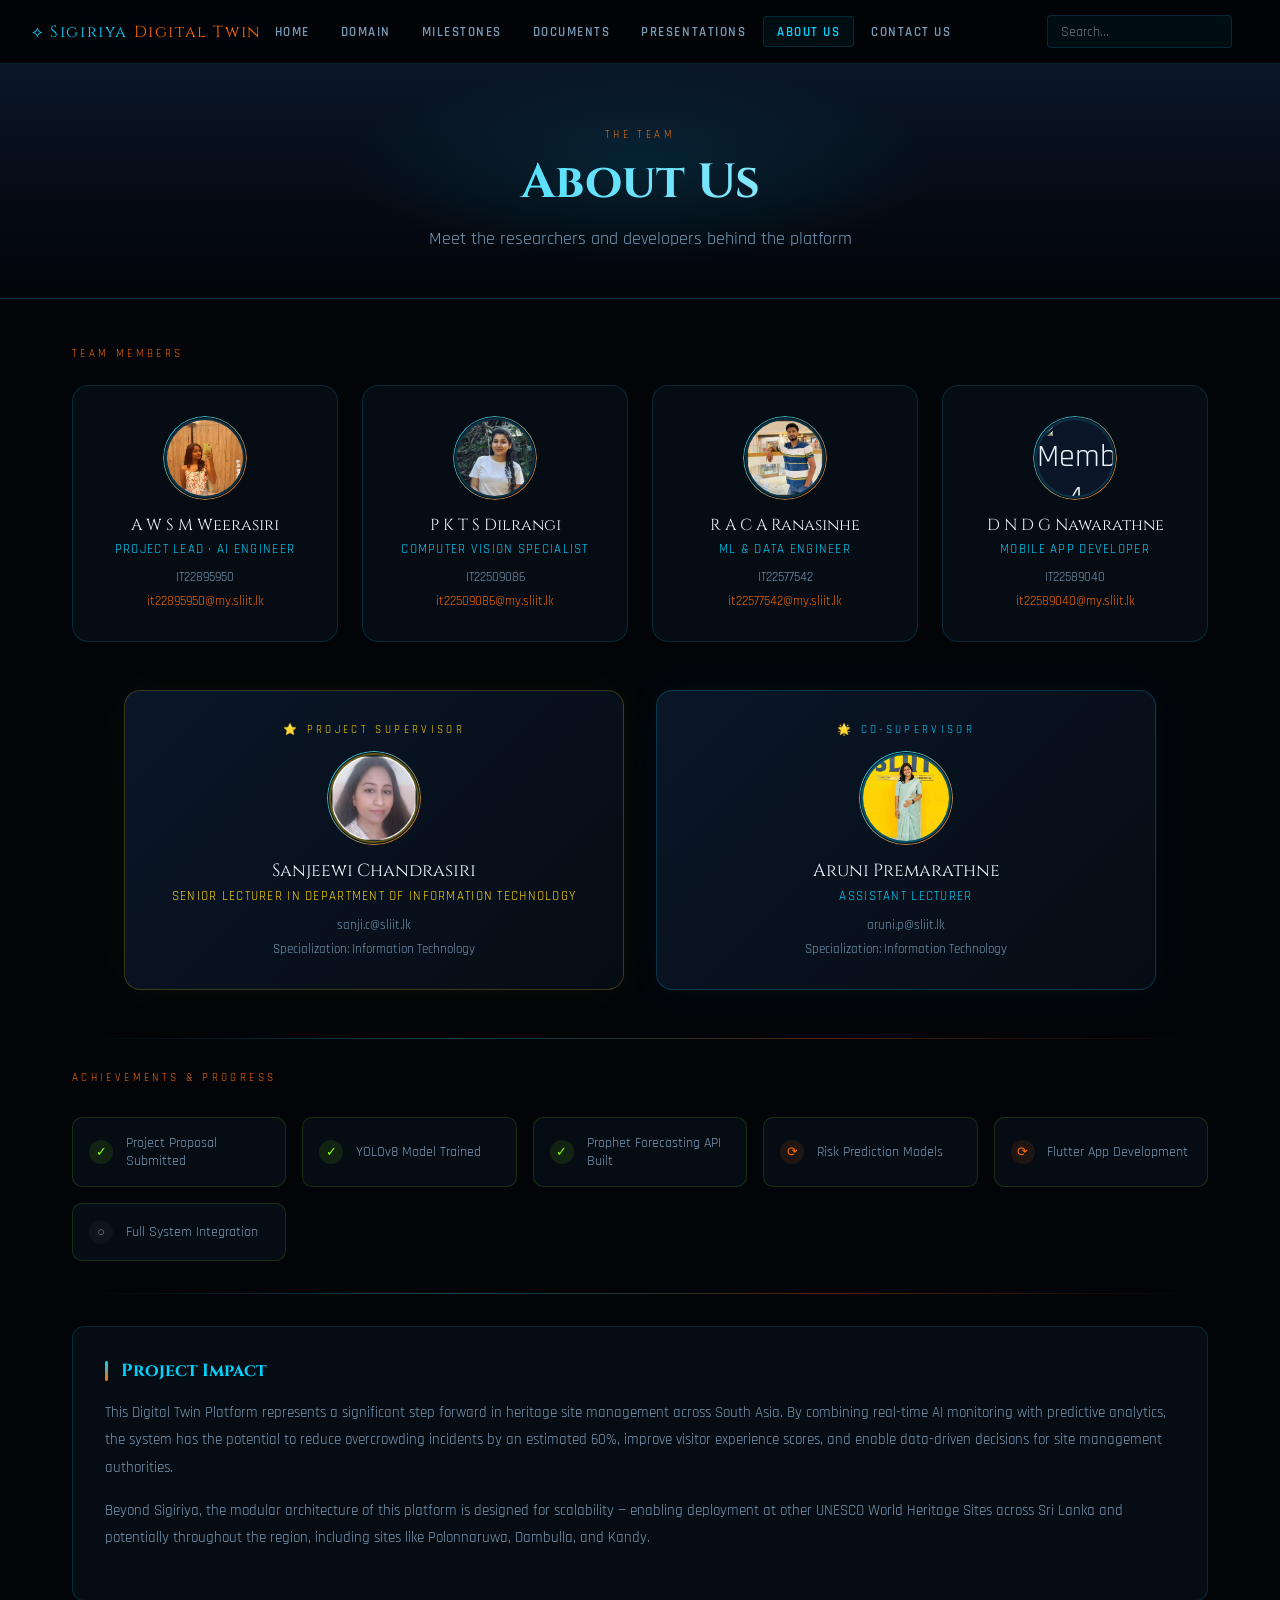
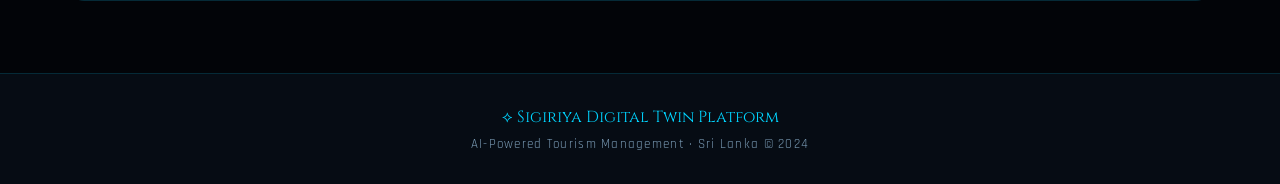
==== pages/about.html @ a5a50a5a "Initial commit" ====
<!DOCTYPE html>
<html lang="en">

<head>
  <meta charset="UTF-8">
  <meta name="viewport" content="width=device-width, initial-scale=1.0">
  <title>Sigiriya Tourism Digital Twin Platform</title>
  <link
    href="https://fonts.googleapis.com/css2?family=Cinzel:wght@400;700;900&family=Rajdhani:wght@300;400;500;600;700&display=swap"
    rel="stylesheet">
  <link rel="stylesheet" href="../css/style.css">
</head>

<body>
  <nav>
    <div class="nav-logo">⟡ Sigiriya <span>Digital Twin</span></div>
    <ul class="nav-menu" id="navMenu">
      <li><a href="../index.html">Home</a></li>
      <li><a href="domain.html">Domain</a></li>
      <li><a href="milestones.html">Milestones</a></li>
      <li><a href="documents.html">Documents</a></li>
      <li><a href="presentations.html">Presentations</a></li>
      <li><a href="about.html" class="active">About Us</a></li>
      <li><a href="contact.html">Contact Us</a></li>
    </ul>

    <div class="nav-search" style="margin-left: auto; margin-right: 1rem;">
      <input type="text" placeholder="Search..."
        style="background: rgba(0,212,255,0.05); border: 1px solid var(--border); color: var(--text); padding: 0.4rem 0.8rem; border-radius: 4px; font-family: 'Rajdhani', sans-serif; font-size: 0.85rem; outline: none;">
    </div>


    <div class="hamburger" onclick="toggleMenu()" id="ham">
      <span></span><span></span><span></span>
    </div>
  </nav>
  <section id="about" style="display:block;">
    <div class="page-hero">
      <span class="section-tag">The Team</span>
      <h2>About Us</h2>
      <p>Meet the researchers and developers behind the platform</p>
    </div>
    <div class="page-content">

      <div class="section-header" style="text-align:left;margin-bottom:1.5rem">
        <span class="section-tag">Team Members</span>
      </div>

      <div class="team-grid">
        <div class="team-card">
          <div class="team-avatar"><img src="../assets/images/team/member-1.jpg" alt="Member 1 Photo"
              style="width:100%;height:100%;border-radius:50%;object-fit:cover;"></div>
          <div class="team-name">A W S M Weerasiri</div>
          <div class="team-role">Project Lead · AI Engineer</div>
          <div class="team-id">IT22895950</div>
          <div class="team-email">it22895950@my.sliit.lk</div>
        </div>
        <div class="team-card">
          <div class="team-avatar"><img src="../assets/images/team/member-2.jpg" alt="Member 2 Photo"
              style="width:100%;height:100%;border-radius:50%;object-fit:cover;"></div>
          <div class="team-name">P K T S Dilrangi</div>
          <div class="team-role">Computer Vision Specialist</div>
          <div class="team-id">IT22509086</div>
          <div class="team-email">it22509086@my.sliit.lk</div>
        </div>
        <div class="team-card">
          <div class="team-avatar"><img src="../assets/images/team/member-3.jpg" alt="Member 3 Photo"
              style="width:100%;height:100%;border-radius:50%;object-fit:cover;"></div>
          <div class="team-name">R A C A Ranasinhe</div>
          <div class="team-role">ML & Data Engineer</div>
          <div class="team-id">IT22577542</div>
          <div class="team-email">it22577542@my.sliit.lk</div>
        </div>
        <div class="team-card">
          <div class="team-avatar"><img src="../assets/images/team/member-4.jpg" alt="Member 4 Photo"
              style="width:100%;height:100%;border-radius:50%;object-fit:cover;"></div>
          <div class="team-name">D N D G Nawarathne</div>
          <div class="team-role">Mobile App Developer</div>
          <div class="team-id">IT22589040</div>
          <div class="team-email">it22589040@my.sliit.lk</div>
        </div>
      </div>

      <div style="display: flex; flex-wrap: wrap; justify-content: center; gap: 2rem; margin-bottom: 3rem;">
        <div class="supervisor-card" style="margin: 0; flex: 1; min-width: 300px; max-width: 500px;">
          <div class="sv-label">⭐ Project Supervisor</div>
          <div class="team-avatar"
            style="width:90px;height:90px;font-size:2.5rem;background:linear-gradient(135deg,rgba(255,215,0,0.1),rgba(255,215,0,0.05));border-color:rgba(255,215,0,0.3)">
            <img src="../assets/images/team/supervisor.jpg" alt="Supervisor Photo"
              style="width:100%;height:100%;border-radius:50%;object-fit:cover;">
          </div>
          <div class="team-name" style="margin-top:1rem;font-size:1.1rem">Sanjeewi Chandrasiri</div>
          <div class="team-role" style="color:var(--gold)">Senior Lecturer in Department of Information Technology</div>
          <div class="team-id" style="margin-top:0.5rem">sanji.c@sliit.lk</div>
          <div style="font-size:0.8rem;color:var(--text-dim);margin-top:0.3rem">Specialization: Information Technology
          </div>
        </div>

        <div class="supervisor-card"
          style="margin: 0; flex: 1; min-width: 300px; max-width: 500px; border-color: rgba(0,212,255,0.2); box-shadow: 0 0 40px rgba(0,212,255,0.05);">
          <div class="sv-label" style="color:var(--primary);">🌟 Co-Supervisor</div>
          <div class="team-avatar"
            style="width:90px;height:90px;font-size:2.5rem;background:linear-gradient(135deg,rgba(0,212,255,0.1),rgba(0,212,255,0.05));border-color:rgba(0,212,255,0.3)">
            <img src="../assets/images/team/co-supervisor.jpg" alt="Co-Supervisor Photo"
              style="width:100%;height:100%;border-radius:50%;object-fit:cover;">
          </div>
          <div class="team-name" style="margin-top:1rem;font-size:1.1rem">Aruni Premarathne</div>
          <div class="team-role" style="color:var(--primary)">Assistant Lecturer</div>
          <div class="team-id" style="margin-top:0.5rem">aruni.p@sliit.lk</div>
          <div style="font-size:0.8rem;color:var(--text-dim);margin-top:0.3rem">Specialization: Information Technology
          </div>
        </div>
      </div>

      <div class="glow-divider"></div>

      <div class="section-header" style="text-align:left;margin-bottom:1.5rem">
        <span class="section-tag">Achievements & Progress</span>
      </div>

      <div class="achievements-grid">
        <div class="ach-item"><span class="ach-check">✓</span> Project Proposal Submitted</div>
        <div class="ach-item"><span class="ach-check">✓</span> YOLOv8 Model Trained</div>
        <div class="ach-item"><span class="ach-check">✓</span> Prophet Forecasting API Built</div>
        <div class="ach-item"><span class="ach-check"
            style="background:rgba(255,107,0,0.1);color:var(--secondary)">⟳</span> Risk Prediction Models</div>
        <div class="ach-item"><span class="ach-check"
            style="background:rgba(255,107,0,0.1);color:var(--secondary)">⟳</span> Flutter App Development</div>
        <div class="ach-item"><span class="ach-check"
            style="background:rgba(100,100,100,0.1);color:var(--text-dim)">○</span> Full System Integration</div>
      </div>

      <div class="glow-divider"></div>

      <div class="content-card" style="margin-top:2rem">
        <h3>Project Impact</h3>
        <p>This Digital Twin Platform represents a significant step forward in heritage site management across South
          Asia. By combining real-time AI monitoring with predictive analytics, the system has the potential to reduce
          overcrowding incidents by an estimated 60%, improve visitor experience scores, and enable data-driven
          decisions for site management authorities.</p>
        <p>Beyond Sigiriya, the modular architecture of this platform is designed for scalability — enabling deployment
          at other UNESCO World Heritage Sites across Sri Lanka and potentially throughout the region, including sites
          like Polonnaruwa, Dambulla, and Kandy.</p>
      </div>

    </div>
    <footer>
      <div class="footer-logo">⟡ Sigiriya Digital Twin Platform</div>
      <div class="footer-text">AI-Powered Tourism Management · Sri Lanka © 2024</div>
    </footer>
  </section>

  <script src="../js/script.js"></script>
</body>

</html>
---- css/style.css ----
:root {
    --bg: #020408;
    --bg2: #060c14;
    --bg3: #0a1628;
    --primary: #00d4ff;
    --secondary: #ff6b00;
    --accent: #7fff00;
    --gold: #ffd700;
    --text: #e8f4f8;
    --text-dim: #7a9bb5;
    --border: rgba(0,212,255,0.15);
    --glow: 0 0 30px rgba(0,212,255,0.3);
    --glow2: 0 0 30px rgba(255,107,0,0.3);
  }

  * { margin: 0; padding: 0; box-sizing: border-box; }

  html { scroll-behavior: smooth; }

  body {
    background: var(--bg);
    color: var(--text);
    font-family: 'Rajdhani', sans-serif;
    overflow-x: hidden;
    cursor: default;
  }

  /* Animated starfield background */
  body::before {
    content: '';
    position: fixed;
    inset: 0;
    background-image:
      radial-gradient(1px 1px at 10% 20%, rgba(0,212,255,0.4) 0%, transparent 100%),
      radial-gradient(1px 1px at 30% 70%, rgba(255,107,0,0.3) 0%, transparent 100%),
      radial-gradient(1px 1px at 60% 15%, rgba(0,212,255,0.3) 0%, transparent 100%),
      radial-gradient(1px 1px at 80% 50%, rgba(127,255,0,0.2) 0%, transparent 100%),
      radial-gradient(1px 1px at 50% 85%, rgba(0,212,255,0.2) 0%, transparent 100%),
      radial-gradient(2px 2px at 90% 10%, rgba(255,215,0,0.3) 0%, transparent 100%),
      radial-gradient(1px 1px at 20% 45%, rgba(0,212,255,0.2) 0%, transparent 100%),
      radial-gradient(1px 1px at 70% 80%, rgba(255,107,0,0.2) 0%, transparent 100%);
    pointer-events: none;
    z-index: 0;
  }

  /* ===== NAV ===== */
  nav {
    position: fixed;
    top: 0; left: 0; right: 0;
    z-index: 1000;
    background: rgba(2,4,8,0.92);
    backdrop-filter: blur(20px);
    border-bottom: 1px solid var(--border);
    padding: 0 2rem;
    display: flex;
    align-items: center;
    justify-content: space-between;
    height: 64px;
  }

  .nav-logo {
    font-family: 'Cinzel', serif;
    font-size: 1rem;
    color: var(--primary);
    letter-spacing: 0.1em;
    text-shadow: var(--glow);
    white-space: nowrap;
  }

  .nav-logo span { color: var(--secondary); }

  .nav-menu {
    display: flex;
    list-style: none;
    gap: 0.2rem;
  }

  .nav-menu a {
    display: block;
    padding: 0.4rem 0.8rem;
    color: var(--text-dim);
    text-decoration: none;
    font-size: 0.8rem;
    font-weight: 600;
    letter-spacing: 0.12em;
    text-transform: uppercase;
    border: 1px solid transparent;
    border-radius: 4px;
    transition: all 0.3s;
    position: relative;
  }

  .nav-menu a:hover, .nav-menu a.active {
    color: var(--primary);
    border-color: var(--border);
    background: rgba(0,212,255,0.05);
    text-shadow: var(--glow);
  }

  /* ===== SECTIONS ===== */
  section { display: none; padding-top: 64px; min-height: 100vh; }
  section.active { display: block; }

  /* ===== HERO ===== */
  #home {
    position: relative;
    overflow: hidden;
    background: var(--bg);
  }

  .hero-inner {
    position: relative;
    z-index: 2;
    display: flex;
    flex-direction: column;
    align-items: center;
    justify-content: center;
    min-height: calc(100vh - 64px);
    padding: 4rem 2rem 2rem;
    text-align: center;
  }

  /* Sigiriya rock SVG illustration */
  .rock-art {
    position: absolute;
    bottom: 0; left: 50%;
    transform: translateX(-50%);
    width: 100%;
    max-width: 900px;
    opacity: 0.08;
    z-index: 1;
    pointer-events: none;
  }

  .hero-badge {
    display: inline-flex;
    align-items: center;
    gap: 0.5rem;
    padding: 0.4rem 1.2rem;
    border: 1px solid rgba(0,212,255,0.4);
    border-radius: 100px;
    font-size: 0.75rem;
    letter-spacing: 0.2em;
    color: var(--primary);
    margin-bottom: 2rem;
    background: rgba(0,212,255,0.05);
    animation: pulse-border 3s infinite;
  }

  @keyframes pulse-border {
    0%, 100% { border-color: rgba(0,212,255,0.4); box-shadow: 0 0 0 rgba(0,212,255,0); }
    50% { border-color: rgba(0,212,255,0.8); box-shadow: 0 0 20px rgba(0,212,255,0.2); }
  }

  .hero-dot {
    width: 6px; height: 6px;
    background: var(--accent);
    border-radius: 50%;
    animation: blink 1.5s infinite;
  }
  @keyframes blink { 0%,100%{opacity:1} 50%{opacity:0} }

  h1.hero-title {
    font-family: 'Cinzel', serif;
    font-size: clamp(2rem, 5vw, 4.5rem);
    font-weight: 900;
    line-height: 1.1;
    letter-spacing: 0.02em;
    margin-bottom: 1.5rem;
    background: linear-gradient(135deg, #ffffff 0%, var(--primary) 40%, var(--secondary) 80%, #ffffff 100%);
    -webkit-background-clip: text;
    -webkit-text-fill-color: transparent;
    background-clip: text;
    animation: gradient-shift 8s ease infinite;
    background-size: 200% 200%;
  }

  @keyframes gradient-shift {
    0% { background-position: 0% 50%; }
    50% { background-position: 100% 50%; }
    100% { background-position: 0% 50%; }
  }

  .hero-sub {
    font-size: 1.2rem;
    color: var(--text-dim);
    letter-spacing: 0.15em;
    text-transform: uppercase;
    margin-bottom: 3rem;
  }

  .hero-stats {
    display: flex;
    gap: 3rem;
    margin-bottom: 3rem;
    flex-wrap: wrap;
    justify-content: center;
  }

  .stat-item {
    text-align: center;
  }

  .stat-num {
    font-family: 'Cinzel', serif;
    font-size: 2.5rem;
    font-weight: 700;
    color: var(--primary);
    text-shadow: var(--glow);
    line-height: 1;
  }

  .stat-label {
    font-size: 0.75rem;
    color: var(--text-dim);
    letter-spacing: 0.15em;
    text-transform: uppercase;
    margin-top: 0.3rem;
  }

  .hero-cta {
    display: flex;
    gap: 1rem;
    flex-wrap: wrap;
    justify-content: center;
  }

  .btn-primary {
    padding: 0.9rem 2.5rem;
    background: linear-gradient(135deg, var(--primary), #0088cc);
    color: var(--bg);
    font-family: 'Rajdhani', sans-serif;
    font-size: 0.9rem;
    font-weight: 700;
    letter-spacing: 0.15em;
    text-transform: uppercase;
    border: none;
    border-radius: 4px;
    cursor: pointer;
    transition: all 0.3s;
    text-decoration: none;
    box-shadow: 0 0 30px rgba(0,212,255,0.4);
  }

  .btn-primary:hover {
    transform: translateY(-2px);
    box-shadow: 0 0 50px rgba(0,212,255,0.6);
  }

  .btn-outline {
    padding: 0.9rem 2.5rem;
    background: transparent;
    color: var(--text);
    font-family: 'Rajdhani', sans-serif;
    font-size: 0.9rem;
    font-weight: 700;
    letter-spacing: 0.15em;
    text-transform: uppercase;
    border: 1px solid rgba(255,255,255,0.2);
    border-radius: 4px;
    cursor: pointer;
    transition: all 0.3s;
    text-decoration: none;
  }

  .btn-outline:hover {
    border-color: var(--secondary);
    color: var(--secondary);
    box-shadow: var(--glow2);
  }

  /* Scroll indicator */
  .scroll-hint {
    position: absolute;
    bottom: 2rem;
    left: 50%;
    transform: translateX(-50%);
    display: flex;
    flex-direction: column;
    align-items: center;
    gap: 0.5rem;
    color: var(--text-dim);
    font-size: 0.7rem;
    letter-spacing: 0.2em;
    animation: bounce 2s infinite;
  }

  @keyframes bounce { 0%,100%{transform:translateX(-50%) translateY(0)} 50%{transform:translateX(-50%) translateY(-8px)} }

  .scroll-line {
    width: 1px;
    height: 40px;
    background: linear-gradient(to bottom, var(--primary), transparent);
  }

  /* ===== FEATURES GRID ===== */
  .features-section {
    padding: 4rem 2rem;
    max-width: 1200px;
    margin: 0 auto;
  }

  .section-header {
    text-align: center;
    margin-bottom: 3rem;
  }

  .section-tag {
    font-size: 0.7rem;
    letter-spacing: 0.3em;
    color: var(--secondary);
    text-transform: uppercase;
    display: block;
    margin-bottom: 0.5rem;
  }

  .section-title {
    font-family: 'Cinzel', serif;
    font-size: clamp(1.5rem, 3vw, 2.5rem);
    color: var(--text);
    margin-bottom: 1rem;
  }

  .section-line {
    width: 60px;
    height: 2px;
    background: linear-gradient(90deg, var(--primary), var(--secondary));
    margin: 0 auto;
  }

  .features-grid {
    display: grid;
    grid-template-columns: repeat(auto-fit, minmax(260px, 1fr));
    gap: 1.5rem;
  }

  .feature-card {
    background: var(--bg2);
    border: 1px solid var(--border);
    border-radius: 12px;
    padding: 2rem;
    position: relative;
    overflow: hidden;
    transition: all 0.4s;
    cursor: pointer;
  }

  .feature-card::before {
    content: '';
    position: absolute;
    inset: 0;
    background: linear-gradient(135deg, rgba(0,212,255,0.03), transparent);
    opacity: 0;
    transition: opacity 0.4s;
  }

  .feature-card:hover {
    border-color: var(--primary);
    transform: translateY(-6px);
    box-shadow: var(--glow), 0 20px 60px rgba(0,0,0,0.5);
  }

  .feature-card:hover::before { opacity: 1; }

  .feature-icon {
    font-size: 2.5rem;
    margin-bottom: 1rem;
    display: block;
  }

  .feature-card h3 {
    font-family: 'Cinzel', serif;
    font-size: 1rem;
    color: var(--primary);
    margin-bottom: 0.8rem;
    letter-spacing: 0.05em;
  }

  .feature-card p {
    font-size: 0.9rem;
    color: var(--text-dim);
    line-height: 1.7;
  }

  .feature-tag {
    display: inline-block;
    margin-top: 1rem;
    padding: 0.2rem 0.8rem;
    background: rgba(0,212,255,0.1);
    border: 1px solid rgba(0,212,255,0.3);
    border-radius: 100px;
    font-size: 0.7rem;
    color: var(--primary);
    letter-spacing: 0.1em;
  }

  /* ===== PAGE SECTIONS ===== */
  .page-hero {
    background: linear-gradient(180deg, var(--bg3) 0%, var(--bg) 100%);
    padding: 4rem 2rem 3rem;
    text-align: center;
    border-bottom: 1px solid var(--border);
    position: relative;
    overflow: hidden;
  }

  .page-hero::before {
    content: '';
    position: absolute;
    top: 0; left: 50%;
    transform: translateX(-50%);
    width: 600px; height: 200px;
    background: radial-gradient(ellipse, rgba(0,212,255,0.1) 0%, transparent 70%);
    pointer-events: none;
  }

  .page-hero h2 {
    font-family: 'Cinzel', serif;
    font-size: clamp(1.8rem, 4vw, 3rem);
    margin-bottom: 0.8rem;
    background: linear-gradient(90deg, var(--primary), var(--text));
    -webkit-background-clip: text;
    -webkit-text-fill-color: transparent;
    background-clip: text;
  }

  .page-hero p {
    color: var(--text-dim);
    font-size: 1.1rem;
    max-width: 600px;
    margin: 0 auto;
  }

  .page-content {
    max-width: 1200px;
    margin: 0 auto;
    padding: 3rem 2rem;
  }

  /* ===== DOMAIN PAGE ===== */
  .domain-tabs {
    display: flex;
    gap: 0.5rem;
    flex-wrap: wrap;
    margin-bottom: 2rem;
    border-bottom: 1px solid var(--border);
    padding-bottom: 1rem;
  }

  .tab-btn {
    padding: 0.6rem 1.2rem;
    background: transparent;
    color: var(--text-dim);
    border: 1px solid transparent;
    border-radius: 6px;
    cursor: pointer;
    font-family: 'Rajdhani', sans-serif;
    font-size: 0.85rem;
    font-weight: 600;
    letter-spacing: 0.08em;
    transition: all 0.3s;
  }

  .tab-btn:hover, .tab-btn.active {
    color: var(--primary);
    border-color: var(--border);
    background: rgba(0,212,255,0.05);
  }

  .tab-content { display: none; animation: fadeIn 0.4s; }
  .tab-content.active { display: block; }

  @keyframes fadeIn { from{opacity:0;transform:translateY(10px)} to{opacity:1;transform:translateY(0)} }

  .content-card {
    background: var(--bg2);
    border: 1px solid var(--border);
    border-radius: 12px;
    padding: 2rem;
    margin-bottom: 1.5rem;
  }

  .content-card h3 {
    font-family: 'Cinzel', serif;
    color: var(--primary);
    font-size: 1.1rem;
    margin-bottom: 1rem;
    display: flex;
    align-items: center;
    gap: 0.8rem;
  }

  .content-card h3::before {
    content: '';
    display: block;
    width: 3px; height: 20px;
    background: linear-gradient(var(--primary), var(--secondary));
    border-radius: 2px;
    flex-shrink: 0;
  }

  .content-card p {
    color: var(--text-dim);
    line-height: 1.8;
    font-size: 0.95rem;
    margin-bottom: 1rem;
  }

  .tech-table {
    width: 100%;
    border-collapse: collapse;
    margin-top: 1rem;
  }

  .tech-table th {
    text-align: left;
    padding: 0.8rem 1rem;
    font-size: 0.75rem;
    letter-spacing: 0.15em;
    text-transform: uppercase;
    color: var(--primary);
    border-bottom: 1px solid var(--border);
  }

  .tech-table td {
    padding: 0.8rem 1rem;
    font-size: 0.9rem;
    color: var(--text-dim);
    border-bottom: 1px solid rgba(255,255,255,0.04);
  }

  .tech-table tr:hover td { background: rgba(0,212,255,0.03); }

  .tech-badge {
    display: inline-block;
    padding: 0.2rem 0.6rem;
    background: rgba(0,212,255,0.1);
    border-radius: 4px;
    font-size: 0.8rem;
    color: var(--primary);
    margin: 0.2rem;
  }

  .objectives-list {
    list-style: none;
    display: flex;
    flex-direction: column;
    gap: 0.8rem;
  }

  .objectives-list li {
    display: flex;
    align-items: flex-start;
    gap: 1rem;
    padding: 1rem;
    background: rgba(0,212,255,0.03);
    border: 1px solid rgba(0,212,255,0.08);
    border-radius: 8px;
    color: var(--text-dim);
    font-size: 0.95rem;
  }

  .obj-num {
    width: 28px; height: 28px;
    background: linear-gradient(135deg, var(--primary), #0088cc);
    color: var(--bg);
    border-radius: 50%;
    display: flex;
    align-items: center;
    justify-content: center;
    font-weight: 700;
    font-size: 0.8rem;
    flex-shrink: 0;
  }

  /* ===== MILESTONES PAGE ===== */
  .milestone-selector {
    width: 100%;
    max-width: 400px;
    padding: 0.8rem 1rem;
    background: var(--bg2);
    color: var(--text);
    border: 1px solid var(--border);
    border-radius: 8px;
    font-family: 'Rajdhani', sans-serif;
    font-size: 1rem;
    cursor: pointer;
    margin-bottom: 2rem;
    appearance: none;
    -webkit-appearance: none;
  }

  .milestone-card {
    display: none;
    animation: fadeIn 0.4s;
  }

  .milestone-card.active { display: block; }

  .milestone-header {
    display: flex;
    align-items: center;
    gap: 1.5rem;
    margin-bottom: 2rem;
    flex-wrap: wrap;
  }

  .milestone-icon {
    width: 70px; height: 70px;
    background: linear-gradient(135deg, var(--bg3), var(--bg2));
    border: 1px solid var(--border);
    border-radius: 50%;
    display: flex;
    align-items: center;
    justify-content: center;
    font-size: 2rem;
    box-shadow: var(--glow);
    flex-shrink: 0;
  }

  .milestone-info h3 {
    font-family: 'Cinzel', serif;
    font-size: 1.4rem;
    color: var(--primary);
    margin-bottom: 0.4rem;
  }

  .milestone-meta {
    display: flex;
    gap: 1rem;
    flex-wrap: wrap;
  }

  .meta-chip {
    padding: 0.25rem 0.8rem;
    border-radius: 100px;
    font-size: 0.8rem;
    font-weight: 600;
  }

  .chip-date { background: rgba(0,212,255,0.1); color: var(--primary); }
  .chip-marks { background: rgba(127,255,0,0.1); color: var(--accent); }
  .chip-status-done { background: rgba(127,255,0,0.15); color: var(--accent); }
  .chip-status-upcoming { background: rgba(255,107,0,0.1); color: var(--secondary); }

  .timeline-visual {
    display: flex;
    align-items: center;
    gap: 0;
    margin: 3rem 0;
    overflow-x: auto;
    padding-bottom: 1rem;
  }

  .tl-item {
    display: flex;
    flex-direction: column;
    align-items: center;
    flex: 1;
    min-width: 120px;
    cursor: pointer;
    transition: all 0.3s;
  }

  .tl-dot {
    width: 40px; height: 40px;
    border-radius: 50%;
    border: 2px solid var(--border);
    background: var(--bg2);
    display: flex;
    align-items: center;
    justify-content: center;
    font-size: 1.1rem;
    position: relative;
    z-index: 1;
    transition: all 0.3s;
  }

  .tl-item.done .tl-dot { border-color: var(--accent); background: rgba(127,255,0,0.1); }
  .tl-item.active-tl .tl-dot { border-color: var(--primary); background: rgba(0,212,255,0.1); box-shadow: var(--glow); }
  .tl-item:hover .tl-dot { border-color: var(--primary); }

  .tl-label {
    font-size: 0.7rem;
    letter-spacing: 0.08em;
    text-transform: uppercase;
    color: var(--text-dim);
    margin-top: 0.5rem;
    text-align: center;
  }

  .tl-line {
    flex: 1;
    height: 1px;
    background: var(--border);
    min-width: 30px;
  }

  /* ===== DOCUMENTS PAGE ===== */
  .docs-grid {
    display: grid;
    grid-template-columns: repeat(auto-fill, minmax(280px, 1fr));
    gap: 1.5rem;
  }

  .doc-card {
    background: var(--bg2);
    border: 1px solid var(--border);
    border-radius: 12px;
    padding: 1.5rem;
    display: flex;
    flex-direction: column;
    gap: 1rem;
    transition: all 0.3s;
  }

  .doc-card:hover {
    border-color: var(--primary);
    box-shadow: var(--glow);
    transform: translateY(-3px);
  }

  .doc-icon-row {
    display: flex;
    align-items: center;
    gap: 1rem;
  }

  .doc-icon {
    width: 52px; height: 52px;
    background: linear-gradient(135deg, rgba(255,107,0,0.15), rgba(255,107,0,0.05));
    border: 1px solid rgba(255,107,0,0.3);
    border-radius: 10px;
    display: flex;
    align-items: center;
    justify-content: center;
    font-size: 1.5rem;
    flex-shrink: 0;
  }

  .doc-name {
    font-family: 'Cinzel', serif;
    font-size: 0.95rem;
    color: var(--text);
    margin-bottom: 0.2rem;
  }

  .doc-meta {
    font-size: 0.8rem;
    color: var(--text-dim);
  }

  .doc-desc {
    font-size: 0.85rem;
    color: var(--text-dim);
    line-height: 1.6;
    flex: 1;
  }

  .doc-actions {
    display: flex;
    gap: 0.8rem;
  }

  .doc-btn {
    flex: 1;
    padding: 0.6rem;
    text-align: center;
    font-family: 'Rajdhani', sans-serif;
    font-size: 0.8rem;
    font-weight: 700;
    letter-spacing: 0.1em;
    text-transform: uppercase;
    border-radius: 6px;
    cursor: pointer;
    transition: all 0.3s;
    text-decoration: none;
    border: none;
  }

  .doc-btn-dl {
    background: linear-gradient(135deg, var(--primary), #0088cc);
    color: var(--bg);
  }

  .doc-btn-pr {
    background: transparent;
    color: var(--text-dim);
    border: 1px solid var(--border);
  }

  .doc-btn:hover { opacity: 0.8; transform: translateY(-1px); }

  /* Section divider */
  .docs-section-title {
    font-family: 'Cinzel', serif;
    font-size: 1rem;
    color: var(--secondary);
    letter-spacing: 0.15em;
    text-transform: uppercase;
    margin: 2rem 0 1rem;
    display: flex;
    align-items: center;
    gap: 1rem;
  }

  .docs-section-title::after {
    content: '';
    flex: 1;
    height: 1px;
    background: linear-gradient(90deg, rgba(255,107,0,0.3), transparent);
  }

  /* ===== PRESENTATIONS PAGE ===== */
  .pres-list {
    display: flex;
    flex-direction: column;
    gap: 1.5rem;
  }

  .pres-item {
    background: var(--bg2);
    border: 1px solid var(--border);
    border-radius: 12px;
    padding: 1.5rem 2rem;
    display: flex;
    align-items: center;
    gap: 2rem;
    transition: all 0.3s;
    flex-wrap: wrap;
  }

  .pres-item:hover {
    border-color: var(--primary);
    box-shadow: var(--glow);
  }

  .pres-num {
    font-family: 'Cinzel', serif;
    font-size: 3rem;
    font-weight: 900;
    color: rgba(0,212,255,0.15);
    line-height: 1;
    flex-shrink: 0;
    min-width: 60px;
  }

  .pres-info { flex: 1; min-width: 200px; }

  .pres-info h3 {
    font-family: 'Cinzel', serif;
    font-size: 1.1rem;
    color: var(--text);
    margin-bottom: 0.4rem;
  }

  .pres-info p {
    font-size: 0.85rem;
    color: var(--text-dim);
    margin-bottom: 0.5rem;
    line-height: 1.5;
  }

  .pres-slides {
    display: flex;
    align-items: center;
    gap: 0.4rem;
    font-size: 0.8rem;
    color: var(--secondary);
  }

  .pres-actions { display: flex; gap: 0.8rem; flex-shrink: 0; }

  /* ===== ABOUT US PAGE ===== */
  .team-grid {
    display: grid;
    grid-template-columns: repeat(auto-fill, minmax(240px, 1fr));
    gap: 1.5rem;
    margin-bottom: 3rem;
  }

  .team-card {
    background: var(--bg2);
    border: 1px solid var(--border);
    border-radius: 16px;
    padding: 2rem;
    text-align: center;
    transition: all 0.4s;
    position: relative;
    overflow: hidden;
  }

  .team-card::before {
    content: '';
    position: absolute;
    top: 0; left: 0; right: 0;
    height: 3px;
    background: linear-gradient(90deg, var(--primary), var(--secondary));
    transform: scaleX(0);
    transition: transform 0.4s;
  }

  .team-card:hover {
    border-color: var(--primary);
    transform: translateY(-6px);
    box-shadow: 0 20px 60px rgba(0,0,0,0.5), var(--glow);
  }

  .team-card:hover::before { transform: scaleX(1); }

  .team-avatar {
    width: 80px; height: 80px;
    border-radius: 50%;
    border: 2px solid var(--border);
    margin: 0 auto 1rem;
    display: flex;
    align-items: center;
    justify-content: center;
    font-size: 2rem;
    background: var(--bg3);
    position: relative;
  }

  .team-avatar::after {
    content: '';
    position: absolute;
    inset: -4px;
    border-radius: 50%;
    border: 1px solid transparent;
    background: linear-gradient(135deg, var(--primary), var(--secondary)) border-box;
    -webkit-mask: linear-gradient(#fff 0 0) padding-box, linear-gradient(#fff 0 0);
    -webkit-mask-composite: destination-out;
    mask-composite: exclude;
  }

  .team-name {
    font-family: 'Cinzel', serif;
    font-size: 1rem;
    color: var(--text);
    margin-bottom: 0.3rem;
  }

  .team-role {
    font-size: 0.8rem;
    color: var(--primary);
    letter-spacing: 0.1em;
    text-transform: uppercase;
    margin-bottom: 0.8rem;
  }

  .team-id {
    font-size: 0.8rem;
    color: var(--text-dim);
    margin-bottom: 0.5rem;
  }

  .team-email {
    font-size: 0.8rem;
    color: var(--secondary);
    word-break: break-all;
  }

  .supervisor-card {
    max-width: 500px;
    margin: 0 auto 3rem;
    background: linear-gradient(135deg, var(--bg3), var(--bg2));
    border: 1px solid rgba(255,215,0,0.2);
    border-radius: 16px;
    padding: 2rem;
    text-align: center;
    box-shadow: 0 0 40px rgba(255,215,0,0.05);
  }

  .supervisor-card .sv-label {
    font-size: 0.7rem;
    letter-spacing: 0.3em;
    text-transform: uppercase;
    color: var(--gold);
    margin-bottom: 1rem;
  }

  .achievements-grid {
    display: grid;
    grid-template-columns: repeat(auto-fill, minmax(200px, 1fr));
    gap: 1rem;
    margin-top: 2rem;
  }

  .ach-item {
    background: var(--bg2);
    border: 1px solid rgba(127,255,0,0.15);
    border-radius: 10px;
    padding: 1rem;
    display: flex;
    align-items: center;
    gap: 0.8rem;
    font-size: 0.9rem;
    color: var(--text-dim);
  }

  .ach-check {
    width: 24px; height: 24px;
    background: rgba(127,255,0,0.1);
    border-radius: 50%;
    display: flex;
    align-items: center;
    justify-content: center;
    color: var(--accent);
    font-size: 0.8rem;
    flex-shrink: 0;
  }

  /* ===== CONTACT PAGE ===== */
  .contact-grid {
    display: grid;
    grid-template-columns: 1fr 1fr;
    gap: 3rem;
  }

  @media (max-width: 768px) {
    .contact-grid { grid-template-columns: 1fr; }
  }

  .contact-form-wrap { }

  .form-group {
    margin-bottom: 1.2rem;
  }

  .form-label {
    display: block;
    font-size: 0.75rem;
    letter-spacing: 0.15em;
    text-transform: uppercase;
    color: var(--text-dim);
    margin-bottom: 0.5rem;
  }

  .form-input, .form-select, .form-textarea {
    width: 100%;
    padding: 0.9rem 1rem;
    background: var(--bg2);
    color: var(--text);
    border: 1px solid var(--border);
    border-radius: 8px;
    font-family: 'Rajdhani', sans-serif;
    font-size: 1rem;
    transition: all 0.3s;
    outline: none;
  }

  .form-input:focus, .form-select:focus, .form-textarea:focus {
    border-color: var(--primary);
    box-shadow: 0 0 15px rgba(0,212,255,0.1);
  }

  .form-textarea { resize: vertical; min-height: 130px; }

  .form-select { appearance: none; cursor: pointer; }

  .form-submit {
    width: 100%;
    padding: 1rem;
    background: linear-gradient(135deg, var(--primary), #0088cc);
    color: var(--bg);
    font-family: 'Rajdhani', sans-serif;
    font-size: 1rem;
    font-weight: 700;
    letter-spacing: 0.2em;
    text-transform: uppercase;
    border: none;
    border-radius: 8px;
    cursor: pointer;
    transition: all 0.3s;
    margin-top: 0.5rem;
  }

  .form-submit:hover {
    box-shadow: var(--glow);
    transform: translateY(-2px);
  }

  .contact-info-wrap {
    display: flex;
    flex-direction: column;
    gap: 1.5rem;
  }

  .contact-info-card {
    background: var(--bg2);
    border: 1px solid var(--border);
    border-radius: 12px;
    padding: 1.5rem;
    display: flex;
    align-items: flex-start;
    gap: 1rem;
  }

  .contact-info-icon {
    width: 44px; height: 44px;
    background: rgba(0,212,255,0.08);
    border: 1px solid rgba(0,212,255,0.2);
    border-radius: 10px;
    display: flex;
    align-items: center;
    justify-content: center;
    font-size: 1.2rem;
    flex-shrink: 0;
  }

  .contact-info-label {
    font-size: 0.7rem;
    letter-spacing: 0.15em;
    text-transform: uppercase;
    color: var(--primary);
    margin-bottom: 0.3rem;
  }

  .contact-info-val {
    font-size: 0.95rem;
    color: var(--text-dim);
  }

  /* ===== SYSTEM ARCHITECTURE ===== */
  .arch-diagram {
    background: var(--bg2);
    border: 1px solid var(--border);
    border-radius: 16px;
    padding: 3rem 2rem;
    margin: 2rem 0;
    position: relative;
    overflow: hidden;
  }

  .arch-title {
    text-align: center;
    font-family: 'Cinzel', serif;
    font-size: 1rem;
    color: var(--text-dim);
    letter-spacing: 0.2em;
    text-transform: uppercase;
    margin-bottom: 2.5rem;
  }

  .arch-grid {
    display: flex;
    gap: 1rem;
    justify-content: center;
    flex-wrap: wrap;
  }

  .arch-module {
    background: var(--bg3);
    border: 1px solid var(--border);
    border-radius: 10px;
    padding: 1.2rem 1.5rem;
    text-align: center;
    min-width: 130px;
    transition: all 0.3s;
    position: relative;
  }

  .arch-module:hover {
    border-color: var(--primary);
    box-shadow: var(--glow);
    transform: scale(1.05);
  }

  .arch-module-icon { font-size: 1.8rem; margin-bottom: 0.5rem; }

  .arch-module-name {
    font-size: 0.8rem;
    font-weight: 600;
    color: var(--primary);
    letter-spacing: 0.08em;
  }

  .arch-central {
    display: flex;
    align-items: center;
    justify-content: center;
    padding: 2rem 0;
    position: relative;
  }

  .arch-hub {
    width: 100px; height: 100px;
    background: linear-gradient(135deg, rgba(0,212,255,0.15), rgba(0,212,255,0.05));
    border: 2px solid var(--primary);
    border-radius: 50%;
    display: flex;
    align-items: center;
    justify-content: center;
    font-size: 2.5rem;
    box-shadow: var(--glow);
    animation: rotate-slow 20s linear infinite;
  }

  @keyframes rotate-slow {
    from { box-shadow: 0 0 30px rgba(0,212,255,0.3), 0 0 0 0 rgba(0,212,255,0.1); }
    50% { box-shadow: 0 0 60px rgba(0,212,255,0.5), 0 0 0 20px rgba(0,212,255,0); }
    to { box-shadow: 0 0 30px rgba(0,212,255,0.3), 0 0 0 0 rgba(0,212,255,0.1); }
  }

  /* ===== FOOTER ===== */
  footer {
    background: var(--bg2);
    border-top: 1px solid var(--border);
    padding: 2rem;
    text-align: center;
  }

  .footer-logo {
    font-family: 'Cinzel', serif;
    font-size: 1rem;
    color: var(--primary);
    margin-bottom: 0.5rem;
  }

  .footer-text {
    font-size: 0.8rem;
    color: var(--text-dim);
    letter-spacing: 0.1em;
  }

  /* ===== RESPONSIVE NAV ===== */
  .hamburger {
    display: none;
    flex-direction: column;
    gap: 5px;
    cursor: pointer;
    padding: 4px;
  }

  .hamburger span {
    width: 22px; height: 2px;
    background: var(--primary);
    border-radius: 2px;
    transition: all 0.3s;
  }

  @media (max-width: 900px) {
    .hamburger { display: flex; }
    .nav-menu {
      display: none;
      position: fixed;
      top: 64px; left: 0; right: 0;
      background: rgba(2,4,8,0.98);
      flex-direction: column;
      padding: 1rem;
      border-bottom: 1px solid var(--border);
    }
    .nav-menu.open { display: flex; }
    .hero-stats { gap: 2rem; }
  }

  /* Glow line decoration */
  .glow-divider {
    width: 100%;
    height: 1px;
    background: linear-gradient(90deg, transparent, var(--primary), var(--secondary), transparent);
    margin: 2rem 0;
    opacity: 0.3;
  }

  /* Announcement banner on home */
  .info-banner {
    background: linear-gradient(135deg, rgba(0,212,255,0.08), rgba(255,107,0,0.05));
    border: 1px solid rgba(0,212,255,0.15);
    border-radius: 12px;
    padding: 1.5rem 2rem;
    margin-top: 2rem;
    display: flex;
    align-items: center;
    gap: 1.5rem;
    flex-wrap: wrap;
  }

  .info-banner-icon { font-size: 2rem; flex-shrink: 0; }

  .info-banner-text h4 {
    font-family: 'Cinzel', serif;
    color: var(--primary);
    font-size: 0.95rem;
    margin-bottom: 0.4rem;
  }

  .info-banner-text p { font-size: 0.85rem; color: var(--text-dim); line-height: 1.6; }
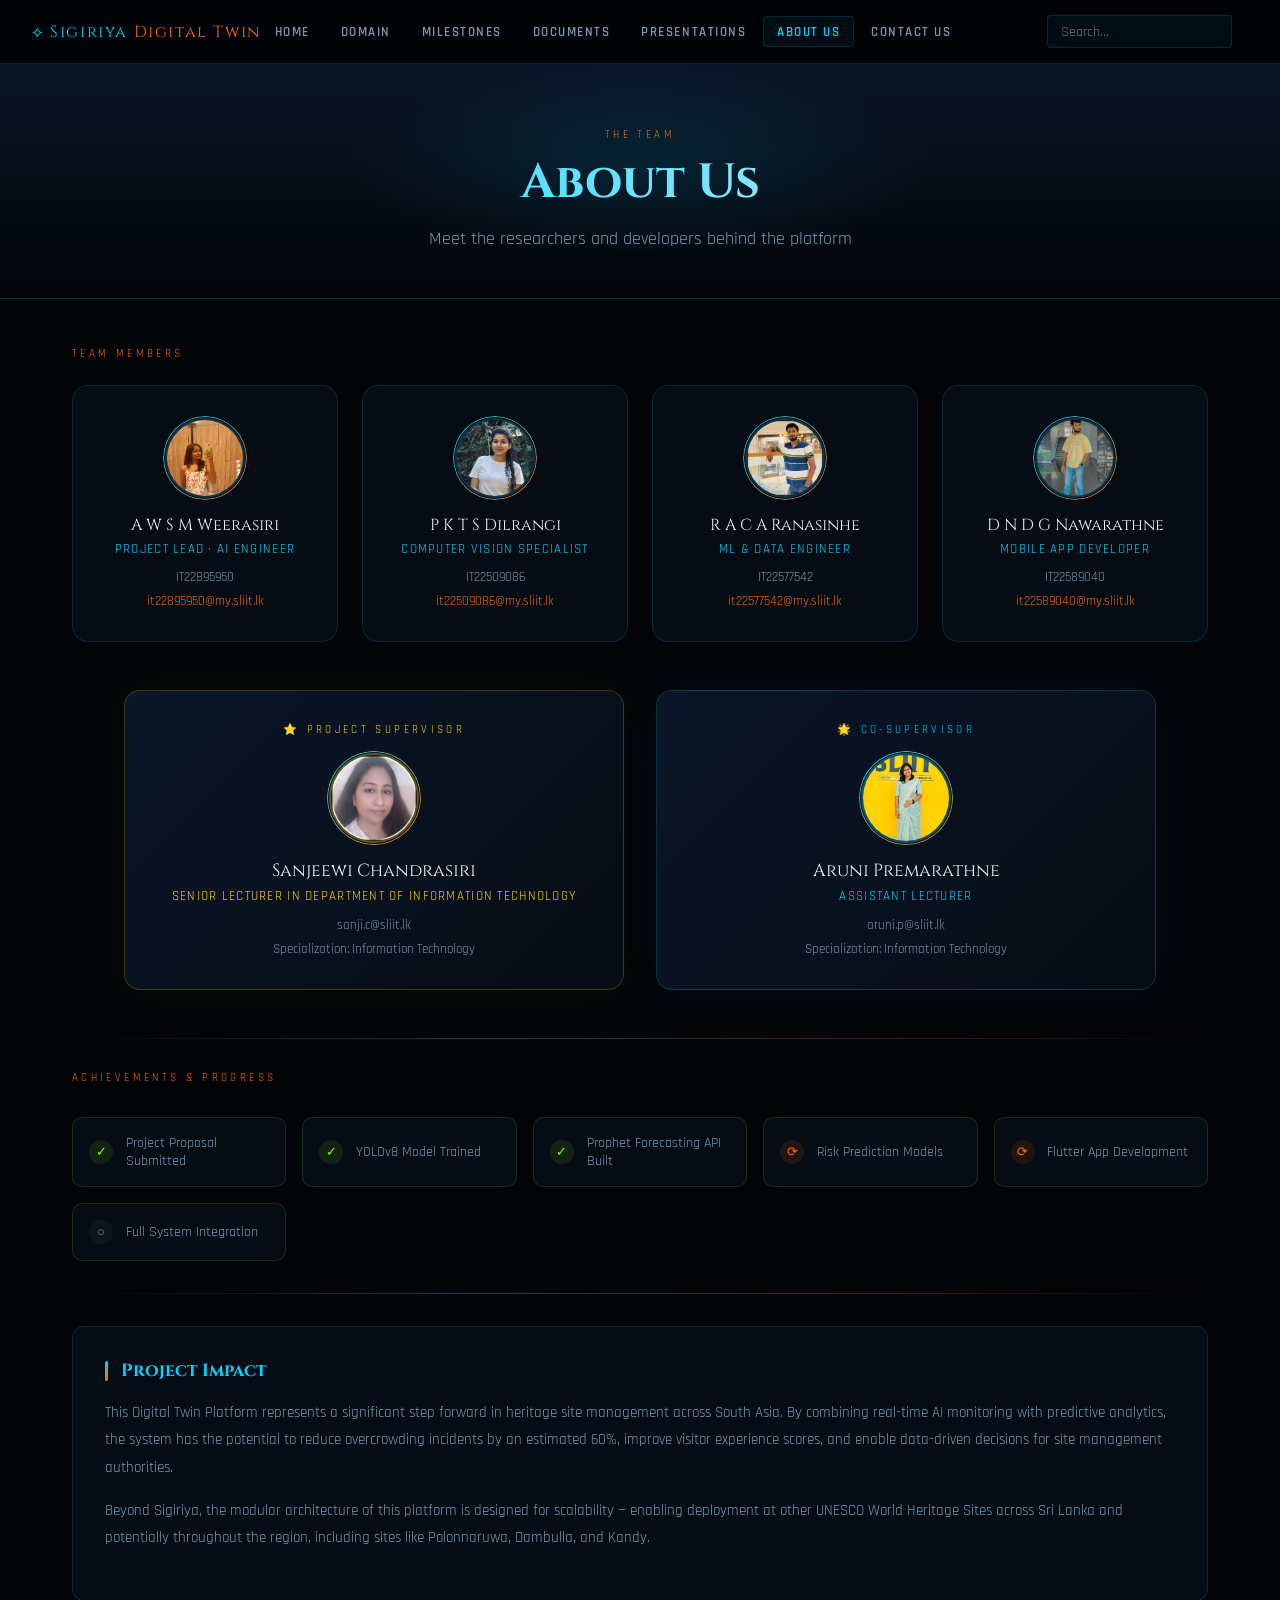
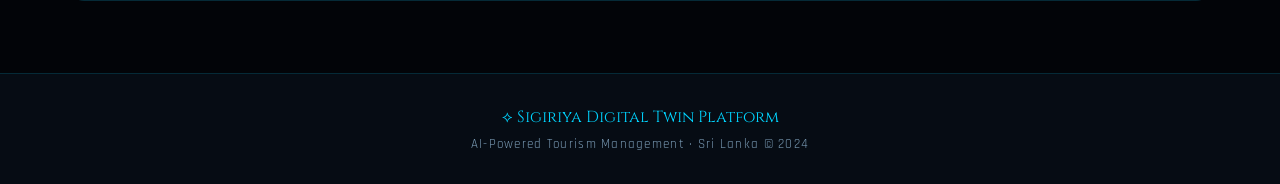
==== commit d6d0ad0f: "feat: implement navigation and form-handling JS along with team profile and contact pages" ====
--- a/pages/about.html
+++ b/pages/about.html
@@ -72,7 +72,7 @@
           <div class="team-email">it22577542@my.sliit.lk</div>
         </div>
         <div class="team-card">
-          <div class="team-avatar"><img src="../assets/images/team/member-4.jpg" alt="Member 4 Photo"
+          <div class="team-avatar"><img src="../assets/images/team/member-4.JPG" alt="Member 4 Photo"
               style="width:100%;height:100%;border-radius:50%;object-fit:cover;"></div>
           <div class="team-name">D N D G Nawarathne</div>
           <div class="team-role">Mobile App Developer</div>
